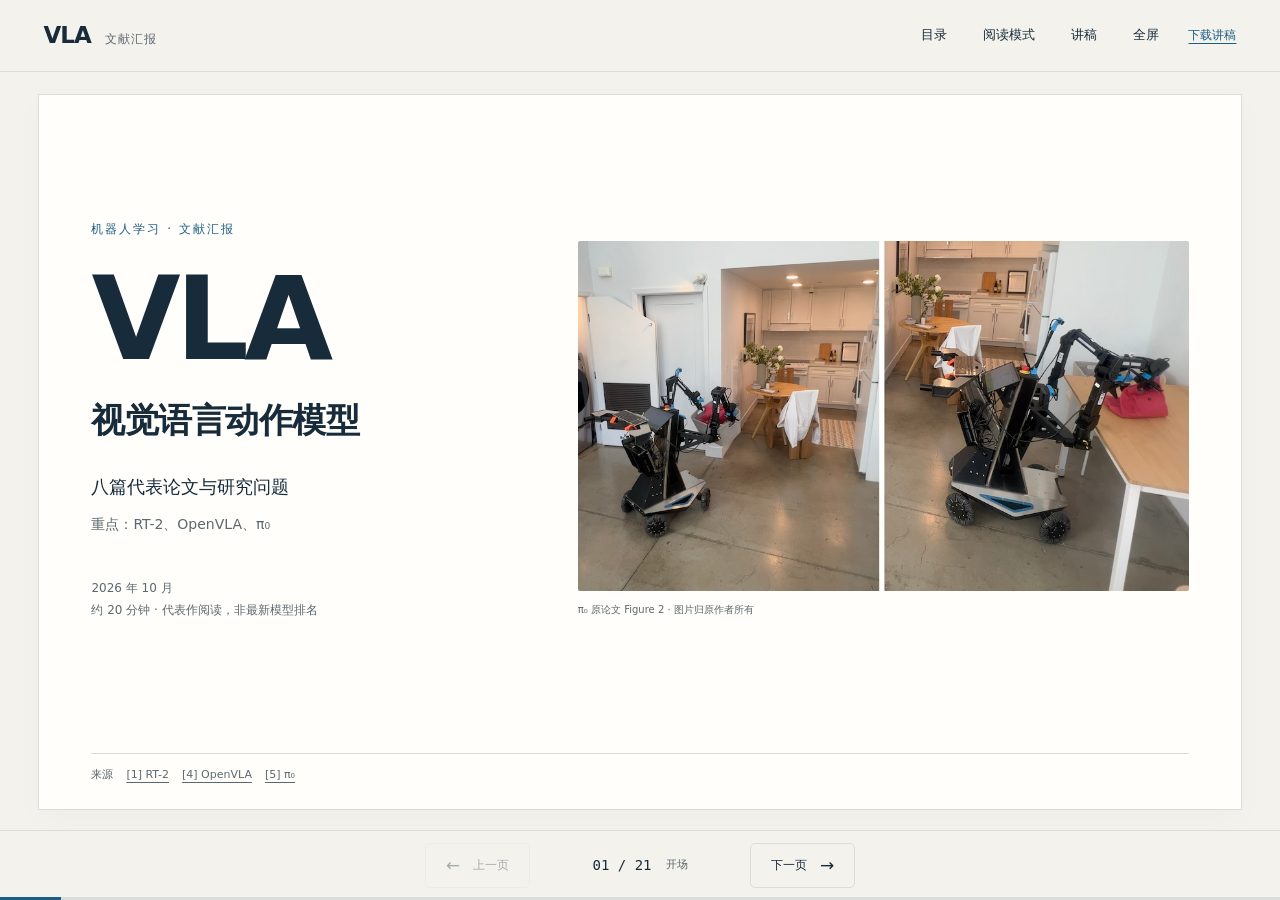
==== index.html @ 76ece854 "Create Chinese VLA literature presentation with speaker notes and Pages deployment" ====
<!doctype html>
<html lang="zh-CN">
<head>
  <meta charset="utf-8">
  <meta name="viewport" content="width=device-width,initial-scale=1,viewport-fit=cover">
  <meta name="theme-color" content="#f4f2ed">
  <meta name="description" content="VLA 中文文献汇报：八篇代表论文，重点讲解 RT-2、OpenVLA 和 π₀，附逐页讲稿、方法对比、局限与研究建议。支持手机阅读和桌面演示。">
  <title>VLA 文献汇报 · RT-2 / OpenVLA / π₀</title>
  <link rel="icon" href="data:,">
  <link rel="stylesheet" href="styles.css">
  <script src="content.js" defer></script>
  <script src="app.js" defer></script>
</head>
<body>
  <a class="skip-link" href="#deck">跳至汇报正文</a>
  <header class="toolbar">
    <a href="#slide-1" class="brand" aria-label="回到第一页">VLA<span>文献汇报</span></a>
    <nav class="tools" aria-label="演示工具">
      <button id="outlineBtn" aria-haspopup="dialog">目录</button>
      <button id="modeBtn" aria-pressed="false">阅读模式</button>
      <button id="notesBtn" aria-pressed="false">讲稿</button>
      <button id="fullBtn" class="desktop-only">全屏</button>
      <a class="notes-download" href="speaker-notes.md" download>下载讲稿</a>
    </nav>
  </header>
  <main id="deck" aria-label="VLA 论文汇报"></main>
  <footer class="controls" aria-label="翻页控制">
    <button id="prevBtn" aria-label="上一页">←<span>上一页</span></button>
    <div class="page-status"><span id="pageLabel" aria-live="polite"></span><span id="sectionLabel"></span></div>
    <button id="nextBtn" aria-label="下一页"><span>下一页</span>→</button>
    <div class="progress" role="progressbar" aria-label="汇报进度" aria-valuemin="1" aria-valuemax="21"><div id="progressBar"></div></div>
  </footer>
  <dialog id="outline" aria-labelledby="outlineTitle"><div class="dialog-head"><h2 id="outlineTitle">汇报目录</h2><button class="close-dialog" aria-label="关闭目录">关闭</button></div><div id="outlineList"></div><p class="keyboard-hint">快捷键：← → 翻页 · N 讲稿 · R 阅读 · F 全屏</p></dialog>
  <dialog id="imageDialog" aria-label="论文原图"><div class="dialog-head"><span>论文原图 · 可使用浏览器缩放查看</span><button class="close-dialog" aria-label="关闭大图">关闭</button></div><div class="image-scroll"><img id="largeImage" alt=""></div></dialog>
  <noscript><p class="nojs">请启用 JavaScript 查看交互演示，也可直接阅读 <a href="speaker-notes.md">完整逐页讲稿</a>。</p></noscript>
</body>
</html>
---- styles.css ----
:root{--paper:#fffefa;--bg:#f4f2ed;--ink:#172b3b;--muted:#5b686f;--line:#d9dedb;--accent:#1b5d83;--soft:#eaf2f6;--body-size:clamp(17px,1.35vw,21px)}
*{box-sizing:border-box}html{scroll-behavior:smooth;scroll-padding-top:90px}body{margin:0;background:var(--bg);color:var(--ink);font-family:"Microsoft YaHei","PingFang SC","Noto Sans CJK SC",system-ui,sans-serif;line-height:1.7;-webkit-text-size-adjust:100%}button,a{-webkit-tap-highlight-color:transparent}button{font:inherit;cursor:pointer;color:inherit}a{color:var(--accent);text-underline-offset:4px;overflow-wrap:anywhere}button:focus-visible,a:focus-visible,summary:focus-visible{outline:3px solid #bd6a29;outline-offset:3px}button{border:1px solid var(--line);background:transparent;border-radius:5px;min-height:44px;padding:7px 14px}button:hover{background:#e9edeb}button:disabled{opacity:.35;cursor:default}.skip-link{position:fixed;top:-60px;left:10px;padding:10px;background:var(--paper);z-index:20}.skip-link:focus{top:6px}.toolbar{height:72px;padding:0 3.4vw;display:flex;align-items:center;justify-content:space-between;gap:12px;position:sticky;top:0;background:rgba(244,242,237,.97);z-index:5;border-bottom:1px solid var(--line)}.brand{color:var(--ink);font-weight:800;font-size:23px;letter-spacing:-1px;text-decoration:none;white-space:nowrap}.brand span{font-size:12px;font-weight:500;letter-spacing:1px;margin-left:14px;color:var(--muted)}.tools{display:flex;gap:6px;align-items:center}.tools button{border-color:transparent;font-size:13px;white-space:nowrap}.tools button[aria-pressed=true]{color:var(--accent);background:var(--soft)}.notes-download{font-size:12px;margin-left:8px;white-space:nowrap}.slide{--accent:#1b5d83;--soft:#eaf2f6;display:none;background:var(--paper);position:relative;margin:22px auto 90px;width:min(1280px,94vw);min-height:calc(100dvh - 184px);padding:35px 52px 24px;border:1px solid var(--line);box-shadow:0 8px 30px #172b3b06;flex-direction:column;scroll-margin-top:90px}.slide.active{display:flex}.slide[data-color=teal]{--accent:#006b61;--soft:#e9f3f0}.slide[data-color=rust]{--accent:#a8492b;--soft:#faf0e9}.slide-header{display:flex;align-items:center;gap:20px;margin-bottom:12px}.slide-num{font-size:14px;letter-spacing:2px;color:var(--accent);font-family:Consolas,monospace}.section-name{font-size:12px;letter-spacing:2px;color:var(--muted)}h2{font-size:clamp(26px,2.7vw,39px);line-height:1.35;letter-spacing:-.6px;margin:5px 0 23px;font-weight:700}h3{font-size:1.13em;line-height:1.5;margin:0 0 10px}p{margin:0 0 17px}ul{padding-left:1.25em;margin:0}li{padding-left:4px;margin:9px 0}.slide-body{font-size:var(--body-size);flex:1;min-width:0}.lead{font-size:clamp(20px,1.9vw,28px);line-height:1.65;max-width:1000px;margin-bottom:26px}.columns{display:grid;grid-template-columns:1fr 1fr;gap:46px;margin:16px 0}.columns>div+div{border-left:1px solid var(--line);padding-left:35px}.columns p:last-child{margin-bottom:0}.small{font-size:13px;color:var(--muted);line-height:1.7;margin-top:18px}.takeaway{border-left:3px solid var(--accent);padding:12px 18px;background:var(--soft);font-size:1.03em;margin-top:24px}.question{font-size:.9em;color:var(--accent);margin-top:28px}.eyebrow{font-size:12px;color:var(--accent);letter-spacing:2px;margin-bottom:20px}.source-line{display:flex;gap:6px 13px;flex-wrap:wrap;align-items:center;border-top:1px solid var(--line);padding-top:12px;margin-top:25px;font-size:11px;color:var(--muted)}.source-line a{color:var(--muted)}.equation{font-family:Georgia,"Times New Roman",serif;font-size:clamp(27px,3vw,43px);letter-spacing:.4px;margin:20px 0 30px;padding:18px 0;color:var(--accent);overflow-wrap:anywhere}.equation.compact{font-size:clamp(23px,2.3vw,34px);margin:20px 0}.terms{display:grid;grid-template-columns:1fr 1fr;gap:20px 48px;margin:25px 0}.terms div{border-top:1px solid var(--line);padding-top:12px}.terms dt{font-size:.85em;color:var(--accent);font-weight:700;margin-bottom:5px}.terms dd{margin:0;font-size:.95em}.paper-figure{margin:16px 0 23px;background:white}.paper-figure img{display:block;max-width:100%;width:auto;max-height:290px;object-fit:contain;margin:auto}.zoom{border:0;display:block;width:100%;padding:0;background:white;border-radius:0}.zoom:hover{background:white}.paper-figure figcaption{font-size:10px;color:var(--muted);text-align:right;margin-top:6px}.statline{display:flex;gap:85px;margin:18px 0 38px}.statline strong{display:block;font-size:clamp(35px,4vw,55px);font-weight:500;color:var(--accent);letter-spacing:-1px;line-height:1.3}.statline span{font-size:13px;color:var(--muted)}.highlight{margin:10px 0 30px;border-bottom:1px solid var(--line);padding-bottom:20px}.highlight strong{font-size:clamp(32px,3.5vw,48px);color:var(--accent);font-weight:500}.highlight p{font-size:.9em;margin:10px 0 0}.numbered{list-style:none;padding:0;counter-reset:list}.numbered li{display:grid;grid-template-columns:140px 1fr;gap:24px;border-top:1px solid var(--line);padding:16px 0;margin:0}.numbered strong{color:var(--accent);font-size:.95em}.numbered span{font-size:.92em}.table-wrap{width:100%;overflow-x:auto}table{width:100%;border-collapse:collapse;text-align:left;font-size:clamp(14px,1.2vw,18px);line-height:1.6}th,td{padding:13px 15px;vertical-align:top;border-bottom:1px solid var(--line);overflow-wrap:anywhere}thead th{background:#edf1ee;color:#344a54;font-size:.85em;font-weight:600}tbody th{font-size:.9em;white-space:nowrap;color:var(--accent)}.paper-map td,.paper-map th{padding:8px 13px}.paper-map td:first-child{font-weight:600}.compare td{width:27%}.compare td:nth-child(2){color:#285f87}.compare td:nth-child(3){color:#006b61}.compare td:nth-child(4){color:#9d452a}.research-list article{display:flex;gap:30px;border-top:1px solid var(--line);padding:20px 0}.research-list article p{margin:0;font-size:.9em}.research-list .index{font-size:30px;color:var(--accent);font-family:Georgia,serif;line-height:1.4}.research-list h3 small{font-size:12px;color:var(--accent);margin-left:12px;font-weight:500}.cover .slide-header,.cover>h2{display:none}.cover .slide-body{display:grid;grid-template-columns:.85fr 1.15fr;align-items:center;gap:35px}.cover-copy h1{font-size:clamp(70px,9vw,132px);line-height:1;letter-spacing:-5px;margin:22px 0;color:var(--ink);font-weight:600}.cover-copy h1 span{display:block;font-size:clamp(23px,2.65vw,38px);letter-spacing:-.5px;margin:20px 0 0;line-height:1.4}.cover-sub{font-size:18px;margin:28px 0 10px}.cover-focus{font-size:14px;color:var(--muted)}.cover-meta{font-size:12px;color:var(--muted);line-height:1.9;margin-top:40px}.cover-figure{margin:0}.cover-figure img{display:block;width:100%;height:350px;object-fit:cover;object-position:center;border-radius:2px}.cover-figure figcaption{font-size:10px;color:var(--muted);margin-top:10px}.references-list{padding:0;list-style:none;counter-reset:ref}.references-list li{padding:13px 0;border-top:1px solid var(--line);font-size:15px;line-height:1.55;margin:0}.reference-title{display:block;font-weight:600;font-size:17px;margin-bottom:3px}.reference-meta{font-size:12px;color:var(--muted)}.reference-links{font-size:12px;display:inline-flex;gap:15px;margin-left:15px}.speaker-notes{border-top:1px dashed var(--line);margin-top:18px;font-size:15px;display:none}.speaker-notes summary{padding:12px 0;cursor:pointer;font-weight:600;color:var(--accent);min-height:44px}.speaker-notes p{line-height:1.9;color:#3d4e58;max-width:100ch}.show-notes .speaker-notes{display:block}.note-time{font-size:11px;font-weight:400;color:var(--muted);margin-left:14px}.controls{height:70px;position:fixed;bottom:0;left:0;width:100%;display:flex;align-items:center;justify-content:center;gap:30px;border-top:1px solid var(--line);background:rgba(244,242,237,.98);z-index:5;padding-bottom:env(safe-area-inset-bottom)}.controls button{display:flex;gap:13px;align-items:center;font-size:17px;min-width:105px;justify-content:center}.controls button span{font-size:12px}.page-status{min-width:160px;text-align:center;display:flex;gap:14px;align-items:center;justify-content:center}.page-status #pageLabel{font-family:Consolas,monospace;font-size:14px}.page-status #sectionLabel{font-size:11px;color:var(--muted)}.progress{height:3px;position:absolute;bottom:0;left:0;right:0;background:var(--line)}#progressBar{height:100%;background:#1b5d83;transition:width .15s}.reading .slide{display:flex;margin-bottom:28px;min-height:660px}.reading #deck{padding-bottom:80px}.reading .slide.cover{min-height:calc(100dvh - 120px)}dialog{border:1px solid var(--line);border-radius:8px;padding:24px;background:var(--paper);color:var(--ink);width:min(660px,92vw);max-height:85dvh}dialog::backdrop{background:#172b3ba8}.dialog-head{display:flex;justify-content:space-between;gap:20px;align-items:center;margin-bottom:15px}.dialog-head h2{font-size:22px;margin:0}.dialog-head span{font-size:12px}#outlineList{display:grid;gap:0}#outlineList button{display:flex;gap:17px;text-align:left;width:100%;border:0;border-bottom:1px solid var(--line);border-radius:0;font-size:14px;padding:10px 4px}#outlineList .current{color:var(--accent);background:var(--soft)}#outlineList button span{color:var(--muted);font:13px Consolas,monospace}.keyboard-hint{font-size:11px;color:var(--muted);margin:20px 0 0}#imageDialog{width:min(1250px,96vw);padding:18px}#imageDialog img{display:block;width:100%;height:auto;max-width:none}.image-scroll{overflow:auto;max-height:70dvh}.notes-page .slide-body,.notes-page .source-line{display:none}.notes-page .slide{min-height:0!important}.notes-page .cover>h2,.notes-page .cover .slide-header{display:block}.notes-page .cover .slide-header{display:flex}.notes-page .speaker-notes{border-top:0;font-size:18px}.notes-page .note-time{font-size:13px}.nojs{padding:30px}.reading .slide:target{border-color:#7b99a5}hr{border:0;border-top:1px solid var(--line);margin:25px 0}
@media(min-width:1500px){.slide{padding:45px 65px 30px}.paper-figure img{max-height:340px}}
@media(max-width:900px){.toolbar{padding:0 20px}.brand span{display:none}.slide{padding:30px;width:94vw}.columns{gap:28px}.columns>div+div{padding-left:25px}.cover .slide-body{gap:24px}.cover-figure img{height:300px}.statline{gap:45px}.notes-download{margin-left:0}}
@media(max-width:680px){:root{--body-size:17px}.toolbar{height:60px;padding:0 14px;gap:8px}.brand{font-size:21px}.tools{gap:1px}.tools button{font-size:12px;padding:6px 9px}.tools .notes-download{display:none}.desktop-only{display:none!important}.slide,.reading .slide{display:flex!important;width:100%;margin:0 0 16px;min-height:0!important;border-left:0;border-right:0;box-shadow:none;padding:28px 22px 23px;scroll-margin-top:72px}.slide h2{font-size:27px;margin-bottom:23px;line-height:1.45}.slide-header{margin-bottom:10px;gap:12px}.slide-num{font-size:12px}.section-name{font-size:10px}.lead{font-size:21px;line-height:1.65}.columns{grid-template-columns:1fr;gap:25px;margin-top:23px}.columns>div+div{padding:22px 0 0;border-left:0;border-top:1px solid var(--line)}.terms,.terms.two{grid-template-columns:1fr;gap:16px;margin-top:20px}.statline{gap:25px;justify-content:space-between;margin:10px 0 30px}.statline strong{font-size:34px}.statline span{font-size:11px}.highlight strong{font-size:30px}.small{font-size:12px}.takeaway{padding:12px 14px;font-size:16px}.equation{font-size:29px;margin:10px 0 20px;padding:10px 0}.equation.compact{font-size:27px}.paper-figure img{max-height:none;width:100%}.paper-figure figcaption{font-size:10px;text-align:left}.numbered li{grid-template-columns:1fr;gap:5px;padding:15px 0}.numbered span{font-size:16px}.cover .slide-body{grid-template-columns:1fr;gap:25px}.cover-copy h1{font-size:92px;letter-spacing:-4px;margin:28px 0 20px}.cover-copy h1 span{font-size:28px;letter-spacing:-.6px;margin-top:22px}.cover-sub{font-size:18px;margin-top:20px}.cover-focus{font-size:13px}.cover-meta{font-size:11px;margin-top:22px}.cover-figure img{height:225px}.cover .source-line{margin-top:25px}.source-line{font-size:10px;gap:5px 10px}.research-list article{gap:17px}.research-list h3{font-size:18px}.research-list h3 small{display:block;margin:4px 0}.research-list .index{font-size:25px}.research-list article p{font-size:16px}.reference-title{font-size:16px}.reference-meta{font-size:11px}.reference-links{margin:4px 0 0;display:flex}.references-list li{padding:16px 0}.speaker-notes{font-size:16px}.note-time{font-size:10px}.controls{height:64px;gap:14px;padding:0 12px env(safe-area-inset-bottom)}.controls button{min-width:62px;padding:7px 12px;font-size:20px}.controls button span{display:none}.page-status{min-width:130px;gap:10px}.page-status #sectionLabel{font-size:10px}#deck,.reading #deck{padding-bottom:75px}.table-wrap{overflow:visible}table,thead,tbody,tr,th,td{display:block;width:100%}thead{display:none}tbody tr{padding:16px 0;border-top:1px solid var(--line)}tbody td,tbody th{border:0;padding:5px 0;font-size:15px;white-space:normal}.paper-map td,.paper-map th{padding:4px 0}.compare td{width:100%}tbody td[data-label]::before{content:attr(data-label);display:inline-block;color:var(--muted);font-size:11px;min-width:75px;padding-right:12px}tbody tr>td:first-child{font-weight:600;font-size:17px}tbody tr>td:first-child::before{display:none}.compare tr>th{font-size:18px;margin-bottom:7px}.compare td[data-label]::before{min-width:90px}dialog{padding:20px;max-height:88dvh}#outlineList button{font-size:13px}.keyboard-hint{display:none}.notes-page .slide-body{display:none!important}.notes-page .speaker-notes{font-size:17px}.notes-page .slide h2{font-size:23px}}
@media(prefers-reduced-motion:reduce){html{scroll-behavior:auto}*,*::before,*::after{transition:none!important;animation:none!important}}
@media print{@page{size:A4 landscape;margin:12mm}body{background:white}.toolbar,.controls,.skip-link,dialog,.nojs{display:none!important}#deck,.reading #deck{padding:0}.slide,.reading .slide{display:flex!important;width:100%;min-height:0;margin:0;padding:12px 10px;border:0;box-shadow:none;break-after:page;page-break-after:always}.slide:last-child{break-after:auto}.slide-body{font-size:15px}h2{font-size:27px}.lead{font-size:20px}.cover .slide-body{grid-template-columns:1fr 1fr}.paper-figure img{max-height:210px}.source-line{font-size:9px}.speaker-notes{display:none!important}.notes-page .speaker-notes{display:block!important}.notes-page .slide{break-after:auto}.notes-page .slide-header{margin-top:15px}.notes-page .speaker-notes p{font-size:13px}.notes-page summary{list-style:none}.notes-page h2{break-after:avoid}.references-list li{font-size:12px}.reference-title{font-size:14px}a{color:inherit}button.zoom{padding:0}}
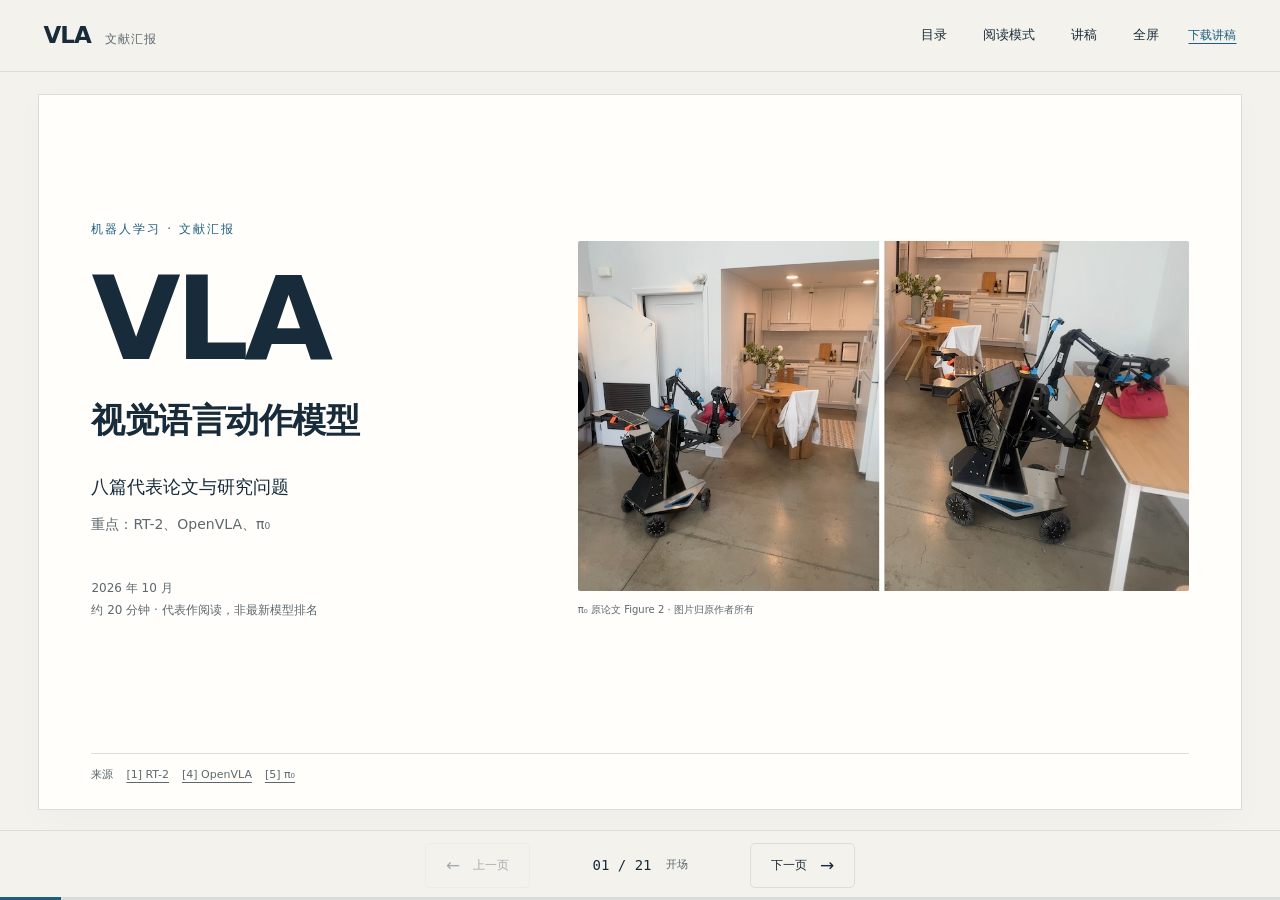
==== commit 21789808: "Expose speaker note downloads in mobile outline" ====
--- a/index.html
+++ b/index.html
@@ -30,7 +30,7 @@
     <button id="nextBtn" aria-label="下一页"><span>下一页</span>→</button>
     <div class="progress" role="progressbar" aria-label="汇报进度" aria-valuemin="1" aria-valuemax="21"><div id="progressBar"></div></div>
   </footer>
-  <dialog id="outline" aria-labelledby="outlineTitle"><div class="dialog-head"><h2 id="outlineTitle">汇报目录</h2><button class="close-dialog" aria-label="关闭目录">关闭</button></div><div id="outlineList"></div><p class="keyboard-hint">快捷键：← → 翻页 · N 讲稿 · R 阅读 · F 全屏</p></dialog>
+  <dialog id="outline" aria-labelledby="outlineTitle"><div class="dialog-head"><h2 id="outlineTitle">汇报目录</h2><button class="close-dialog" aria-label="关闭目录">关闭</button></div><div id="outlineList"></div><p class="outline-links"><a href="?notes=1">完整讲稿阅读版</a><a href="speaker-notes.md" download>下载逐页讲稿</a></p><p class="keyboard-hint">快捷键：← → 翻页 · N 讲稿 · R 阅读 · F 全屏</p></dialog>
   <dialog id="imageDialog" aria-label="论文原图"><div class="dialog-head"><span>论文原图 · 可使用浏览器缩放查看</span><button class="close-dialog" aria-label="关闭大图">关闭</button></div><div class="image-scroll"><img id="largeImage" alt=""></div></dialog>
   <noscript><p class="nojs">请启用 JavaScript 查看交互演示，也可直接阅读 <a href="speaker-notes.md">完整逐页讲稿</a>。</p></noscript>
 </body>
--- a/styles.css
+++ b/styles.css
@@ -5,3 +5,4 @@
 @media(max-width:680px){:root{--body-size:17px}.toolbar{height:60px;padding:0 14px;gap:8px}.brand{font-size:21px}.tools{gap:1px}.tools button{font-size:12px;padding:6px 9px}.tools .notes-download{display:none}.desktop-only{display:none!important}.slide,.reading .slide{display:flex!important;width:100%;margin:0 0 16px;min-height:0!important;border-left:0;border-right:0;box-shadow:none;padding:28px 22px 23px;scroll-margin-top:72px}.slide h2{font-size:27px;margin-bottom:23px;line-height:1.45}.slide-header{margin-bottom:10px;gap:12px}.slide-num{font-size:12px}.section-name{font-size:10px}.lead{font-size:21px;line-height:1.65}.columns{grid-template-columns:1fr;gap:25px;margin-top:23px}.columns>div+div{padding:22px 0 0;border-left:0;border-top:1px solid var(--line)}.terms,.terms.two{grid-template-columns:1fr;gap:16px;margin-top:20px}.statline{gap:25px;justify-content:space-between;margin:10px 0 30px}.statline strong{font-size:34px}.statline span{font-size:11px}.highlight strong{font-size:30px}.small{font-size:12px}.takeaway{padding:12px 14px;font-size:16px}.equation{font-size:29px;margin:10px 0 20px;padding:10px 0}.equation.compact{font-size:27px}.paper-figure img{max-height:none;width:100%}.paper-figure figcaption{font-size:10px;text-align:left}.numbered li{grid-template-columns:1fr;gap:5px;padding:15px 0}.numbered span{font-size:16px}.cover .slide-body{grid-template-columns:1fr;gap:25px}.cover-copy h1{font-size:92px;letter-spacing:-4px;margin:28px 0 20px}.cover-copy h1 span{font-size:28px;letter-spacing:-.6px;margin-top:22px}.cover-sub{font-size:18px;margin-top:20px}.cover-focus{font-size:13px}.cover-meta{font-size:11px;margin-top:22px}.cover-figure img{height:225px}.cover .source-line{margin-top:25px}.source-line{font-size:10px;gap:5px 10px}.research-list article{gap:17px}.research-list h3{font-size:18px}.research-list h3 small{display:block;margin:4px 0}.research-list .index{font-size:25px}.research-list article p{font-size:16px}.reference-title{font-size:16px}.reference-meta{font-size:11px}.reference-links{margin:4px 0 0;display:flex}.references-list li{padding:16px 0}.speaker-notes{font-size:16px}.note-time{font-size:10px}.controls{height:64px;gap:14px;padding:0 12px env(safe-area-inset-bottom)}.controls button{min-width:62px;padding:7px 12px;font-size:20px}.controls button span{display:none}.page-status{min-width:130px;gap:10px}.page-status #sectionLabel{font-size:10px}#deck,.reading #deck{padding-bottom:75px}.table-wrap{overflow:visible}table,thead,tbody,tr,th,td{display:block;width:100%}thead{display:none}tbody tr{padding:16px 0;border-top:1px solid var(--line)}tbody td,tbody th{border:0;padding:5px 0;font-size:15px;white-space:normal}.paper-map td,.paper-map th{padding:4px 0}.compare td{width:100%}tbody td[data-label]::before{content:attr(data-label);display:inline-block;color:var(--muted);font-size:11px;min-width:75px;padding-right:12px}tbody tr>td:first-child{font-weight:600;font-size:17px}tbody tr>td:first-child::before{display:none}.compare tr>th{font-size:18px;margin-bottom:7px}.compare td[data-label]::before{min-width:90px}dialog{padding:20px;max-height:88dvh}#outlineList button{font-size:13px}.keyboard-hint{display:none}.notes-page .slide-body{display:none!important}.notes-page .speaker-notes{font-size:17px}.notes-page .slide h2{font-size:23px}}
 @media(prefers-reduced-motion:reduce){html{scroll-behavior:auto}*,*::before,*::after{transition:none!important;animation:none!important}}
 @media print{@page{size:A4 landscape;margin:12mm}body{background:white}.toolbar,.controls,.skip-link,dialog,.nojs{display:none!important}#deck,.reading #deck{padding:0}.slide,.reading .slide{display:flex!important;width:100%;min-height:0;margin:0;padding:12px 10px;border:0;box-shadow:none;break-after:page;page-break-after:always}.slide:last-child{break-after:auto}.slide-body{font-size:15px}h2{font-size:27px}.lead{font-size:20px}.cover .slide-body{grid-template-columns:1fr 1fr}.paper-figure img{max-height:210px}.source-line{font-size:9px}.speaker-notes{display:none!important}.notes-page .speaker-notes{display:block!important}.notes-page .slide{break-after:auto}.notes-page .slide-header{margin-top:15px}.notes-page .speaker-notes p{font-size:13px}.notes-page summary{list-style:none}.notes-page h2{break-after:avoid}.references-list li{font-size:12px}.reference-title{font-size:14px}a{color:inherit}button.zoom{padding:0}}
+.outline-links{display:flex;gap:24px;flex-wrap:wrap;font-size:13px;margin:20px 0 0}.outline-links a{min-height:44px;display:inline-flex;align-items:center}
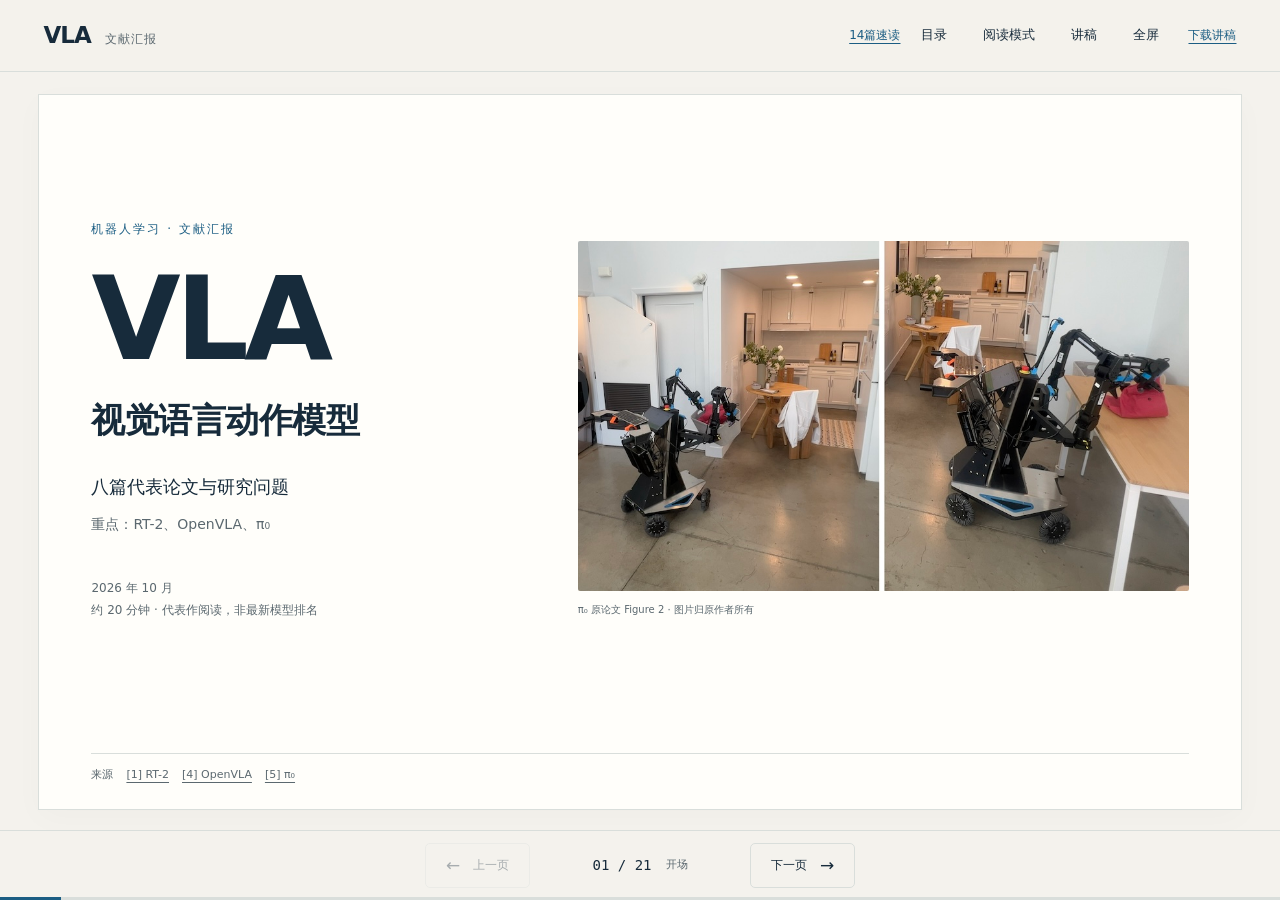
==== commit 3a0032cb: "Add Markdown-based 14-paper VLA reading guide with mobile layouts" ====
--- a/index.html
+++ b/index.html
@@ -16,6 +16,7 @@
   <header class="toolbar">
     <a href="#slide-1" class="brand" aria-label="回到第一页">VLA<span>文献汇报</span></a>
     <nav class="tools" aria-label="演示工具">
+      <a class="notes-download" href="reading/">14篇速读</a>
       <button id="outlineBtn" aria-haspopup="dialog">目录</button>
       <button id="modeBtn" aria-pressed="false">阅读模式</button>
       <button id="notesBtn" aria-pressed="false">讲稿</button>
@@ -30,7 +31,7 @@
     <button id="nextBtn" aria-label="下一页"><span>下一页</span>→</button>
     <div class="progress" role="progressbar" aria-label="汇报进度" aria-valuemin="1" aria-valuemax="21"><div id="progressBar"></div></div>
   </footer>
-  <dialog id="outline" aria-labelledby="outlineTitle"><div class="dialog-head"><h2 id="outlineTitle">汇报目录</h2><button class="close-dialog" aria-label="关闭目录">关闭</button></div><div id="outlineList"></div><p class="outline-links"><a href="?notes=1">完整讲稿阅读版</a><a href="speaker-notes.md" download>下载逐页讲稿</a></p><p class="keyboard-hint">快捷键：← → 翻页 · N 讲稿 · R 阅读 · F 全屏</p></dialog>
+  <dialog id="outline" aria-labelledby="outlineTitle"><div class="dialog-head"><h2 id="outlineTitle">汇报目录</h2><button class="close-dialog" aria-label="关闭目录">关闭</button></div><div id="outlineList"></div><p class="outline-links"><a href="reading/">14篇论文五行速读与对比</a><a href="?notes=1">完整讲稿阅读版</a><a href="speaker-notes.md" download>下载逐页讲稿</a></p><p class="keyboard-hint">快捷键：← → 翻页 · N 讲稿 · R 阅读 · F 全屏</p></dialog>
   <dialog id="imageDialog" aria-label="论文原图"><div class="dialog-head"><span>论文原图 · 可使用浏览器缩放查看</span><button class="close-dialog" aria-label="关闭大图">关闭</button></div><div class="image-scroll"><img id="largeImage" alt=""></div></dialog>
   <noscript><p class="nojs">请启用 JavaScript 查看交互演示，也可直接阅读 <a href="speaker-notes.md">完整逐页讲稿</a>。</p></noscript>
 </body>
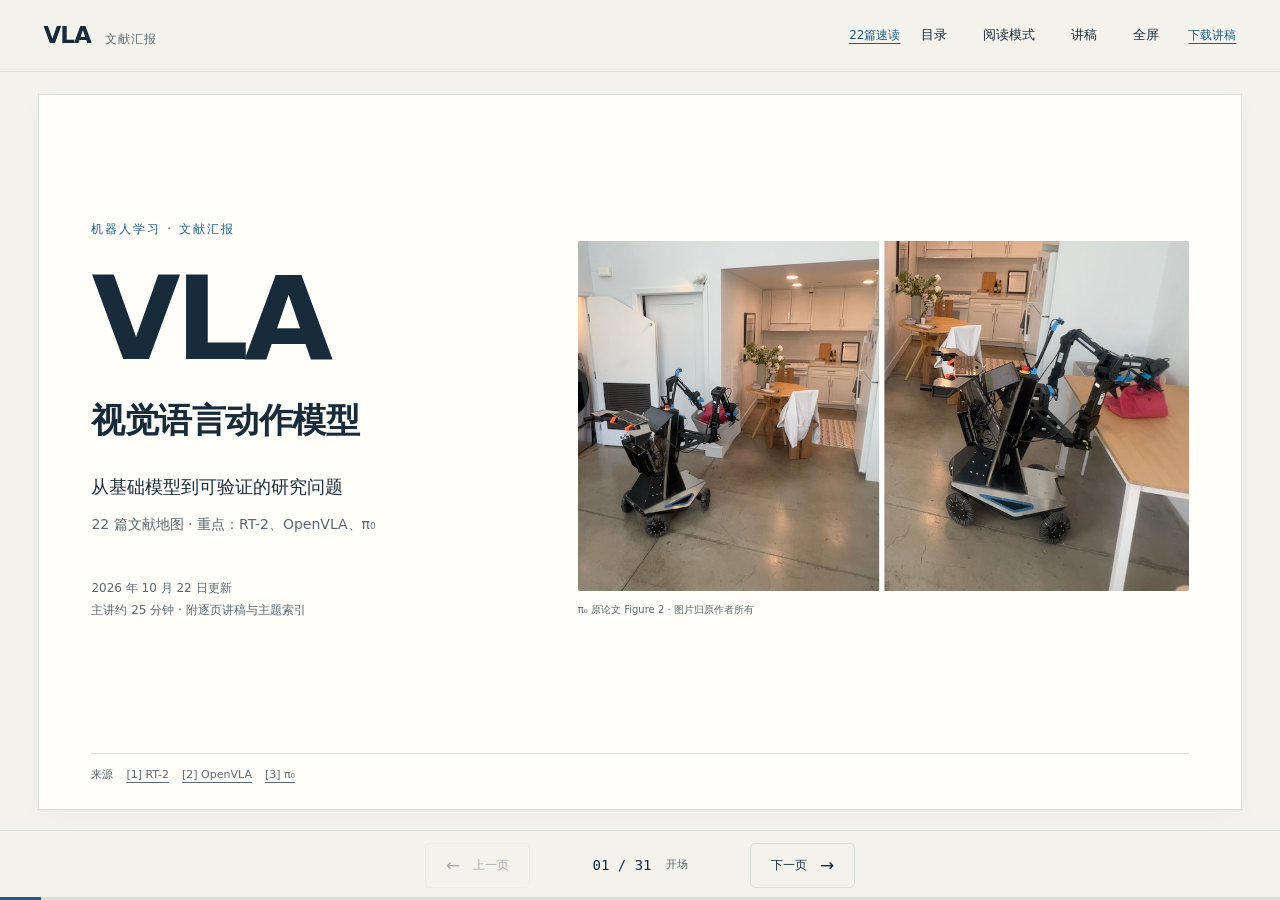
==== commit 586e90d4: "Reorganize VLA report into six themes and add eight related works" ====
--- a/index.html
+++ b/index.html
@@ -4,7 +4,7 @@
   <meta charset="utf-8">
   <meta name="viewport" content="width=device-width,initial-scale=1,viewport-fit=cover">
   <meta name="theme-color" content="#f4f2ed">
-  <meta name="description" content="VLA 中文文献汇报：八篇代表论文，重点讲解 RT-2、OpenVLA 和 π₀，附逐页讲稿、方法对比、局限与研究建议。支持手机阅读和桌面演示。">
+  <meta name="description" content="VLA 中文文献汇报：22篇分组文献，重点讲解 RT-2、OpenVLA 和 π₀，附逐页讲稿、方法对比、局限与研究建议。支持手机阅读和桌面演示。">
   <title>VLA 文献汇报 · RT-2 / OpenVLA / π₀</title>
   <link rel="icon" href="data:,">
   <link rel="stylesheet" href="styles.css">
@@ -16,7 +16,7 @@
   <header class="toolbar">
     <a href="#slide-1" class="brand" aria-label="回到第一页">VLA<span>文献汇报</span></a>
     <nav class="tools" aria-label="演示工具">
-      <a class="notes-download" href="reading/">14篇速读</a>
+      <a class="notes-download" href="reading/">22篇速读</a>
       <button id="outlineBtn" aria-haspopup="dialog">目录</button>
       <button id="modeBtn" aria-pressed="false">阅读模式</button>
       <button id="notesBtn" aria-pressed="false">讲稿</button>
@@ -29,9 +29,9 @@
     <button id="prevBtn" aria-label="上一页">←<span>上一页</span></button>
     <div class="page-status"><span id="pageLabel" aria-live="polite"></span><span id="sectionLabel"></span></div>
     <button id="nextBtn" aria-label="下一页"><span>下一页</span>→</button>
-    <div class="progress" role="progressbar" aria-label="汇报进度" aria-valuemin="1" aria-valuemax="21"><div id="progressBar"></div></div>
+    <div class="progress" role="progressbar" aria-label="汇报进度" aria-valuemin="1" aria-valuemax="31"><div id="progressBar"></div></div>
   </footer>
-  <dialog id="outline" aria-labelledby="outlineTitle"><div class="dialog-head"><h2 id="outlineTitle">汇报目录</h2><button class="close-dialog" aria-label="关闭目录">关闭</button></div><div id="outlineList"></div><p class="outline-links"><a href="reading/">14篇论文五行速读与对比</a><a href="?notes=1">完整讲稿阅读版</a><a href="speaker-notes.md" download>下载逐页讲稿</a></p><p class="keyboard-hint">快捷键：← → 翻页 · N 讲稿 · R 阅读 · F 全屏</p></dialog>
+  <dialog id="outline" aria-labelledby="outlineTitle"><div class="dialog-head"><h2 id="outlineTitle">汇报目录</h2><button class="close-dialog" aria-label="关闭目录">关闭</button></div><div id="outlineList"></div><p class="outline-links"><a href="reading/">22篇论文五行速读与对比</a><a href="?notes=1">完整讲稿阅读版</a><a href="speaker-notes.md" download>下载逐页讲稿</a></p><p class="keyboard-hint">快捷键：← → 翻页 · N 讲稿 · R 阅读 · F 全屏</p></dialog>
   <dialog id="imageDialog" aria-label="论文原图"><div class="dialog-head"><span>论文原图 · 可使用浏览器缩放查看</span><button class="close-dialog" aria-label="关闭大图">关闭</button></div><div class="image-scroll"><img id="largeImage" alt=""></div></dialog>
   <noscript><p class="nojs">请启用 JavaScript 查看交互演示，也可直接阅读 <a href="speaker-notes.md">完整逐页讲稿</a>。</p></noscript>
 </body>
--- a/styles.css
+++ b/styles.css
@@ -6,3 +6,5 @@
 @media(prefers-reduced-motion:reduce){html{scroll-behavior:auto}*,*::before,*::after{transition:none!important;animation:none!important}}
 @media print{@page{size:A4 landscape;margin:12mm}body{background:white}.toolbar,.controls,.skip-link,dialog,.nojs{display:none!important}#deck,.reading #deck{padding:0}.slide,.reading .slide{display:flex!important;width:100%;min-height:0;margin:0;padding:12px 10px;border:0;box-shadow:none;break-after:page;page-break-after:always}.slide:last-child{break-after:auto}.slide-body{font-size:15px}h2{font-size:27px}.lead{font-size:20px}.cover .slide-body{grid-template-columns:1fr 1fr}.paper-figure img{max-height:210px}.source-line{font-size:9px}.speaker-notes{display:none!important}.notes-page .speaker-notes{display:block!important}.notes-page .slide{break-after:auto}.notes-page .slide-header{margin-top:15px}.notes-page .speaker-notes p{font-size:13px}.notes-page summary{list-style:none}.notes-page h2{break-after:avoid}.references-list li{font-size:12px}.reference-title{font-size:14px}a{color:inherit}button.zoom{padding:0}}
 .outline-links{display:flex;gap:24px;flex-wrap:wrap;font-size:13px;margin:20px 0 0}.outline-links a{min-height:44px;display:inline-flex;align-items:center}
+
+.outline-section{font-size:12px;letter-spacing:1px;color:var(--accent);margin:20px 0 5px;padding-top:8px}.slide{scroll-margin-top:0}
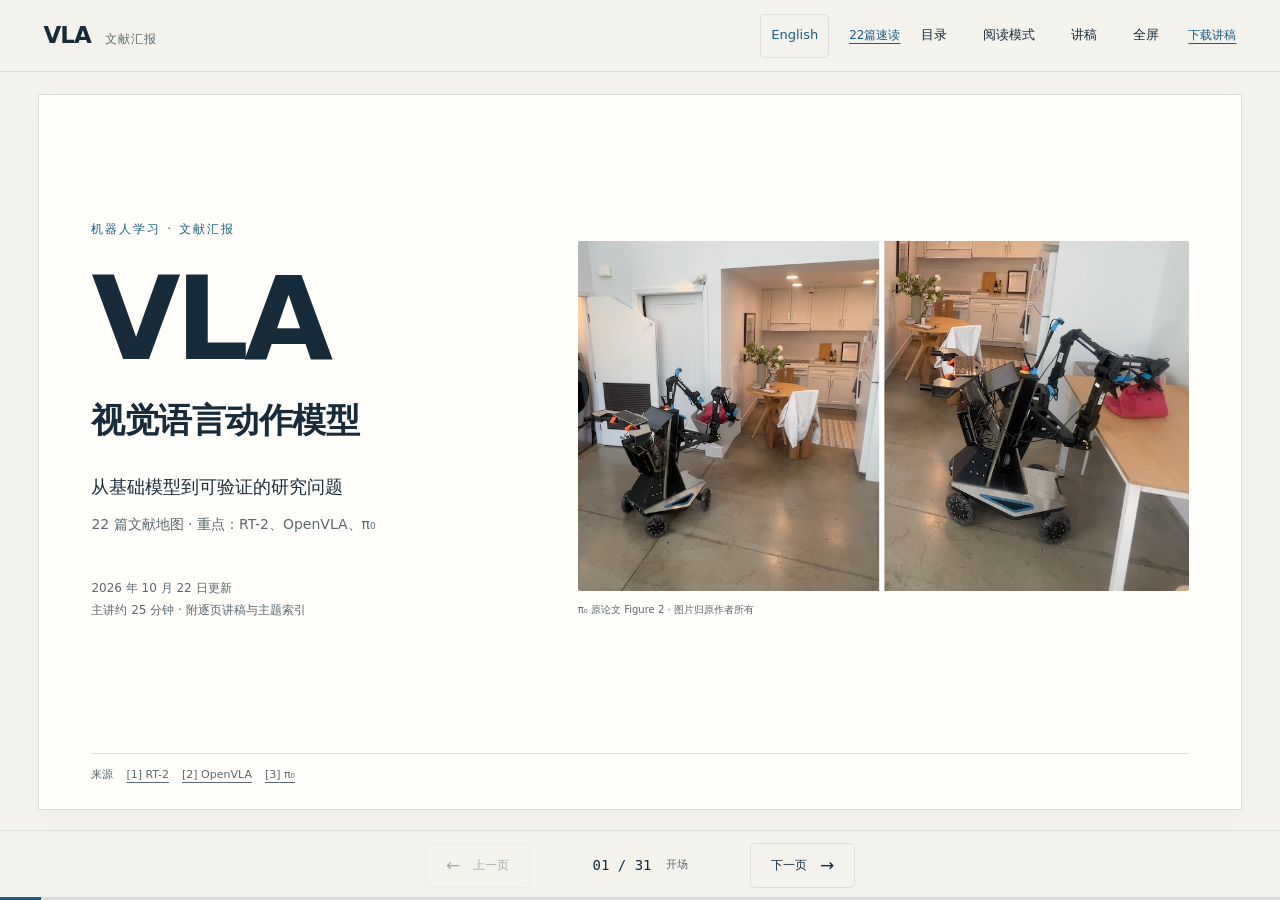
==== commit 780b9198: "Add full English editions and bidirectional language navigation" ====
--- a/index.html
+++ b/index.html
@@ -10,11 +10,13 @@
   <link rel="stylesheet" href="styles.css">
   <script src="content.js" defer></script>
   <script src="app.js" defer></script>
+  <script src="language.js" defer></script>
 </head>
 <body>
   <a class="skip-link" href="#deck">跳至汇报正文</a>
   <header class="toolbar">
     <a href="#slide-1" class="brand" aria-label="回到第一页">VLA<span>文献汇报</span></a>
+    <a class="language-link" href="en/" data-language-switch="en/" lang="en" hreflang="en" aria-label="Switch to English">English</a>
     <nav class="tools" aria-label="演示工具">
       <a class="notes-download" href="reading/">22篇速读</a>
       <button id="outlineBtn" aria-haspopup="dialog">目录</button>
--- a/styles.css
+++ b/styles.css
@@ -8,3 +8,11 @@
 .outline-links{display:flex;gap:24px;flex-wrap:wrap;font-size:13px;margin:20px 0 0}.outline-links a{min-height:44px;display:inline-flex;align-items:center}
 
 .outline-section{font-size:12px;letter-spacing:1px;color:var(--accent);margin:20px 0 5px;padding-top:8px}.slide{scroll-margin-top:0}
+
+/* Keep language navigation visible on phones, where continuous mode is automatic. */
+.language-link{display:inline-flex;align-items:center;justify-content:center;min-height:44px;font-size:13px;white-space:nowrap;margin-left:auto;padding:6px 10px;border:1px solid var(--line);border-radius:5px;text-decoration:none}.toolbar .brand{margin-right:auto}.toolbar .language-link{margin-left:0}
+html[lang=en] .slide h2{letter-spacing:-.5px}html[lang=en] .cover-copy h1 span{font-size:clamp(22px,2.5vw,35px);line-height:1.35}html[lang=en] .numbered li{grid-template-columns:180px 1fr}
+@media(max-width:680px){.toolbar #modeBtn{display:none}.toolbar .language-link{font-size:12px;padding:5px 8px}.toolbar .tools button{padding:6px 8px}.toolbar{gap:7px}html[lang=en] .slide h2{font-size:25px}html[lang=en] .numbered li{grid-template-columns:1fr}html[lang=en] .cover-copy h1 span{font-size:27px}}
+@media print{.language-link{display:none}}
+.toolbar{background:var(--bg)}
+.slide,.reading .slide{scroll-margin-top:0}
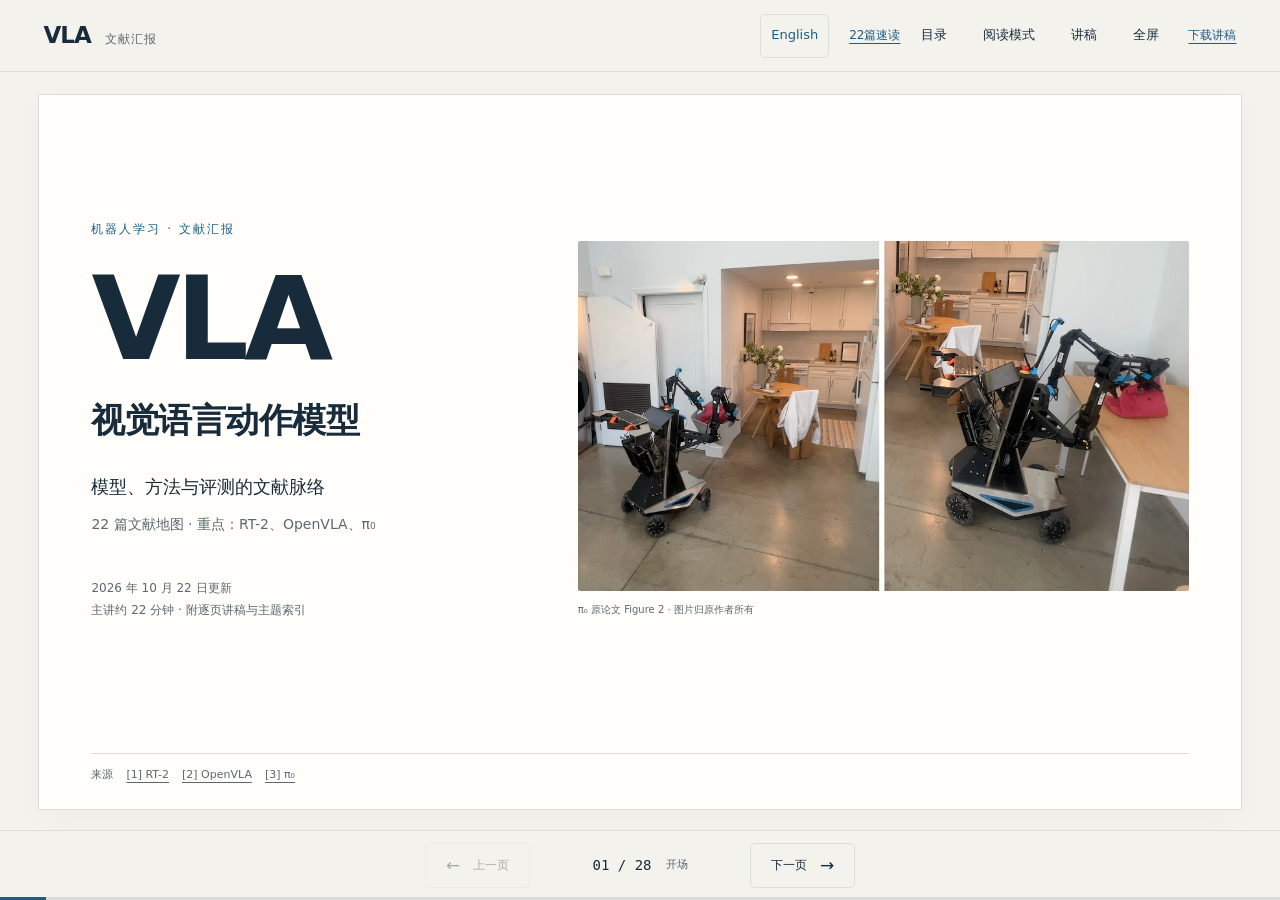
==== commit 22191461: "Keep bilingual report focused on literature and remove personal research plans" ====
--- a/index.html
+++ b/index.html
@@ -4,7 +4,7 @@
   <meta charset="utf-8">
   <meta name="viewport" content="width=device-width,initial-scale=1,viewport-fit=cover">
   <meta name="theme-color" content="#f4f2ed">
-  <meta name="description" content="VLA 中文文献汇报：22篇分组文献，重点讲解 RT-2、OpenVLA 和 π₀，附逐页讲稿、方法对比、局限与研究建议。支持手机阅读和桌面演示。">
+  <meta name="description" content="VLA 中文文献汇报：22篇分组文献，重点讲解 RT-2、OpenVLA 和 π₀，附逐页讲稿、方法对比、局限与相关工作。支持手机阅读和桌面演示。">
   <title>VLA 文献汇报 · RT-2 / OpenVLA / π₀</title>
   <link rel="icon" href="data:,">
   <link rel="stylesheet" href="styles.css">
@@ -31,7 +31,7 @@
     <button id="prevBtn" aria-label="上一页">←<span>上一页</span></button>
     <div class="page-status"><span id="pageLabel" aria-live="polite"></span><span id="sectionLabel"></span></div>
     <button id="nextBtn" aria-label="下一页"><span>下一页</span>→</button>
-    <div class="progress" role="progressbar" aria-label="汇报进度" aria-valuemin="1" aria-valuemax="31"><div id="progressBar"></div></div>
+    <div class="progress" role="progressbar" aria-label="汇报进度" aria-valuemin="1" aria-valuemax="28"><div id="progressBar"></div></div>
   </footer>
   <dialog id="outline" aria-labelledby="outlineTitle"><div class="dialog-head"><h2 id="outlineTitle">汇报目录</h2><button class="close-dialog" aria-label="关闭目录">关闭</button></div><div id="outlineList"></div><p class="outline-links"><a href="reading/">22篇论文五行速读与对比</a><a href="?notes=1">完整讲稿阅读版</a><a href="speaker-notes.md" download>下载逐页讲稿</a></p><p class="keyboard-hint">快捷键：← → 翻页 · N 讲稿 · R 阅读 · F 全屏</p></dialog>
   <dialog id="imageDialog" aria-label="论文原图"><div class="dialog-head"><span>论文原图 · 可使用浏览器缩放查看</span><button class="close-dialog" aria-label="关闭大图">关闭</button></div><div class="image-scroll"><img id="largeImage" alt=""></div></dialog>
